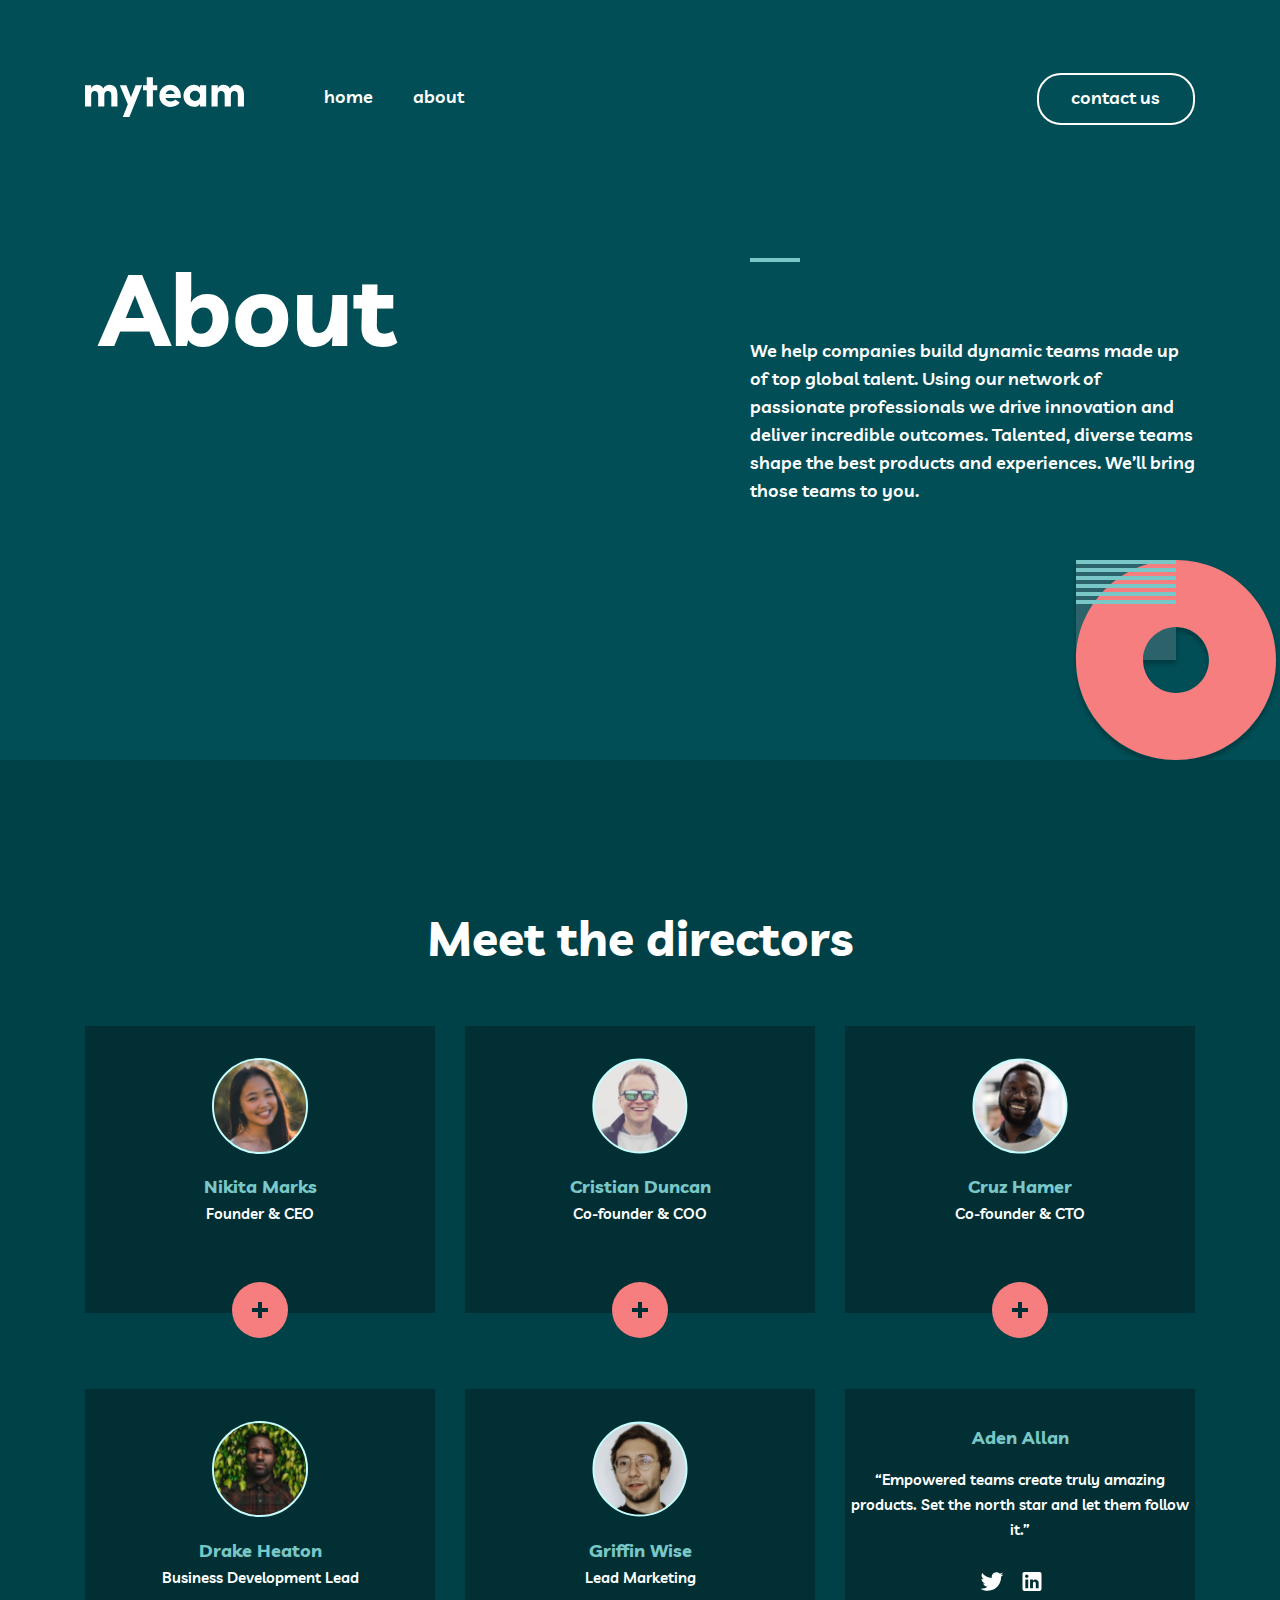
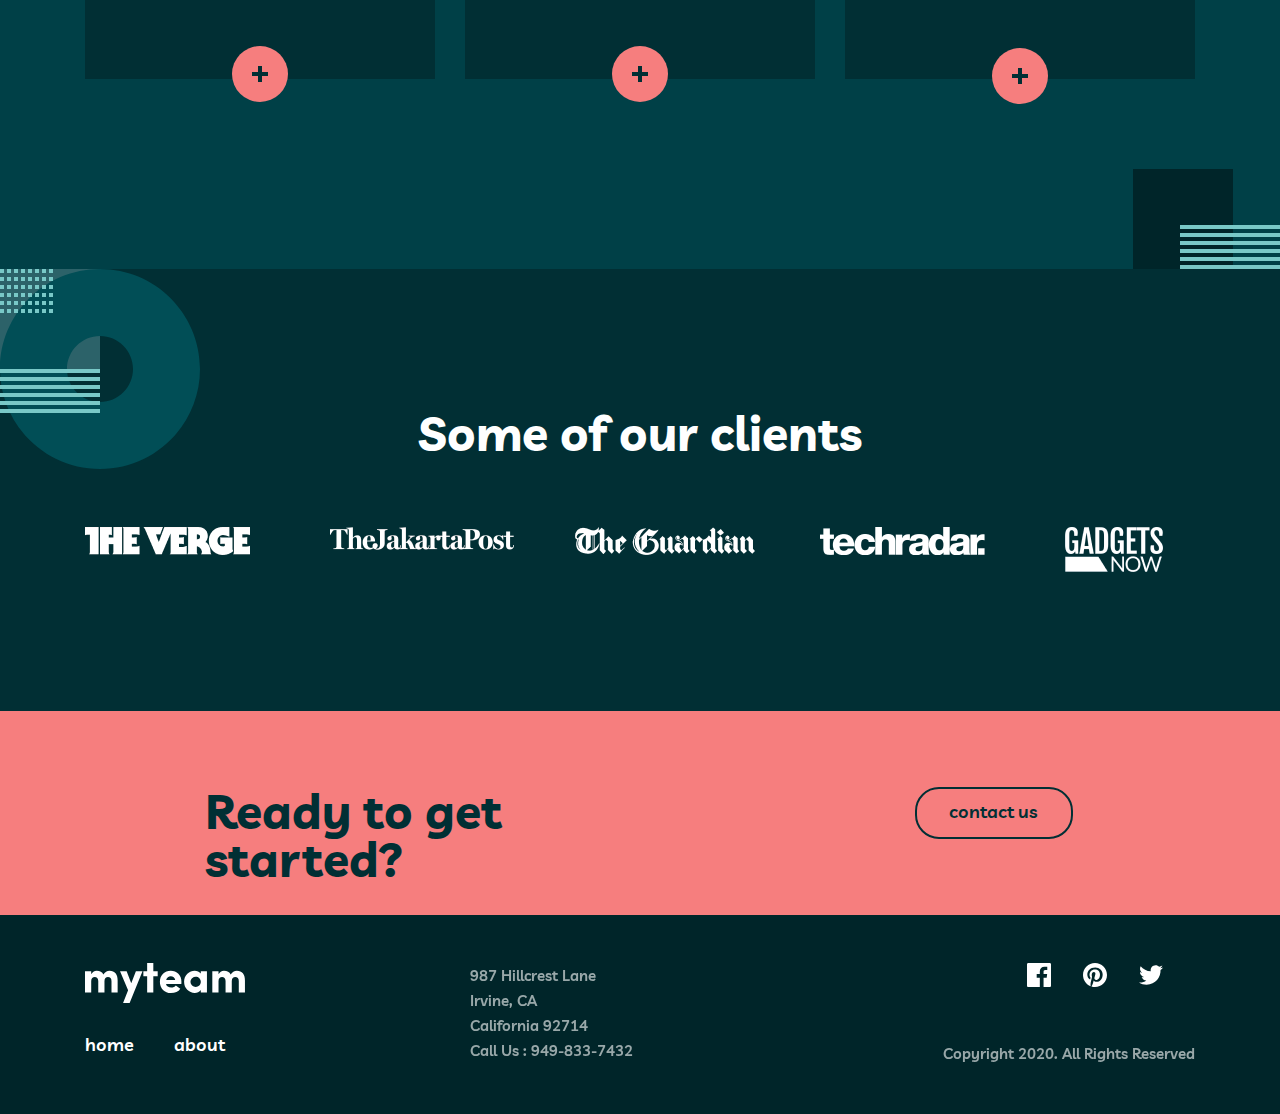
==== about.html @ 5ae59737 "add chanjed" ====
<!DOCTYPE html>
<html lang="en">

<head>
  <meta charset="UTF-8">
  <meta http-equiv="X-UA-Compatible" content="IE=edge">
  <meta name="viewport" content="width=device-width, initial-scale=1.0">
  <title>myteam</title>
  <link rel="stylesheet" href="./css/normalize.css">
  <link rel="stylesheet" href="./css/about.css">
</head>

<body>
  <!-- header  -->
  <header class="header">
    <div class="header__container container">
      <div class="header__inner inner">
        <div class="inner__inner-next inner-next">
          <a class="inner__next-link img-link" href="index.html">
            <img class="img-link-img" src="./img/myteam.svg" alt="myteam" width="159" height="40">
          </a>
          <nav class="inner-next__navbar navbar">
            <ul class="navbar__list list">
              <li class="list__list-item list-item">
                <a href="index.html" class="list-item__link link">
                  <p class="link__text text">
                    home
                  </p>
                </a>
              </li>
              <li class="list__list-item list-item">
                <a href="about.html" class="list-item__link link">
                  <p class="link__text text">
                    about
                  </p>
                </a>
              </li>
            </ul>
          </nav>
        </div>
        <a href="contact.html" class="inner__button-link button-link">
          <p class="button-link__text text">
            contact us
          </p>
        </a>
      </div>
    </div>
  </header>
  <!-- hero  -->
  <main>
    <div class="hero">
      <div class="hero__container container">
        <div class="hero__box box">
          <span class="box__big-shrift big-shrift">
            About
          </span>
          <div class="box__next-hero next-hero">
            <span class="next-hero__span span">

            </span>
            <p class="next-hero__paragraph-hero paragraph-hero">
              We help companies build dynamic teams made up of top global talent. Using our network of passionate
              professionals we drive innovation and deliver incredible outcomes. Talented, diverse teams shape the best
              products and experiences. We’ll bring those teams to you.
            </p>
          </div>
        </div>
      </div>
    </div>
    <!-- section  -->
    <section class="part">
      <div class="part__container container">
        <div class="part__container-inner-next container-inner-next">
          <h2 class="part__big-shrift">
            Meet the directors
          </h2>
          <ul class="container-inner__inner-list inner-list">

            <li class="inner-list__inner-list-item inner-list-item">
              <img class="inner-list-item-img" src="./img/nikita.svg" alt="nikita" width="96" height="96">
              <p class="inner-list-item__inner-list-item-paragraph inner-list-item-paragraph">
                Nikita Marks
              </p>
              <p class="inner-list-item__inner-list-item-text inner-list-item-text">
                Founder & CEO
              </p>
            </li>

            <li class="inner-list__inner-list-item inner-list-item">
              <img class="inner-list-item-img" src="./img/duncun.svg" alt="nikita" width="96" height="96">
              <p class="inner-list-item__inner-list-item-paragraph inner-list-item-paragraph">
                Cristian Duncan
              </p>
              <p class="inner-list-item__inner-list-item-text inner-list-item-text">
                Co-founder & COO
              </p>
            </li>

            <li class="inner-list__inner-list-item inner-list-item">
              <img class="inner-list-item-img" src="./img/cruz.svg" alt="nikita" width="96" height="96">
              <p class="inner-list-item__inner-list-item-paragraph inner-list-item-paragraph">
                Cruz Hamer
              </p>
              <p class="inner-list-item__inner-list-item-text inner-list-item-text">
                Co-founder & CTO
              </p>
            </li>

            <li class="inner-list__inner-list-item inner-list-item">
              <img class="inner-list-item-img" src="./img/drake.svg" alt="nikita" width="96" height="96">
              <p class="inner-list-item__inner-list-item-paragraph inner-list-item-paragraph">
                Drake Heaton
              </p>
              <p class="inner-list-item__inner-list-item-text inner-list-item-text">
                Business Development Lead
              </p>
            </li>

            <li class="inner-list__inner-list-item inner-list-item">
              <img class="inner-list-item-img" src="./img/griffen.svg" alt="nikita" width="96" height="96">
              <p class="inner-list-item__inner-list-item-paragraph inner-list-item-paragraph">
                Griffin Wise
              </p>
              <p class="inner-list-item__inner-list-item-text inner-list-item-text">
                Lead Marketing
              </p>
            </li>

            <li class="inner-list__inner-list-item inner-list-item">
              <p class="inner-list-item__inner-list-item-paragraph-other inner-list-item-paragraph-other">
                Aden Allan
              </p>
              <p class="inner-list-item__inner-list-item-text-other inner-list-item-text-other">
                “Empowered teams create truly amazing products. Set the north star and let them follow it.”
              </p>
              <ul class="inner-list-item__inner-list-item-image inner-list-item-image">
                <li class="inner-list-item__inner-list-item-li inner-list-item-li">
                  <a class="inner-list-item__inner-list-item-a inner-list-item-a" href="https://twitter.com">
                    <img class="inner-list-item-a__inner-list-item-a-img inner-list-item-a-img" src="./img/twitter.svg"
                      alt="twitter" width="24" height="19">
                  </a>
                </li>
                <li class="inner-list-item__inner-list-item-li inner-list-item-li">
                  <a class="inner-list-item__inner-list-item-a inner-list-item-a" href="https://linkedin.com">
                    <img class="inner-list-item-a__inner-list-item-a-img inner-list-item-a-img" src="./img/linkedin.svg"
                      alt="linkedin" width="24" height="19">
                  </a>
                </li>
              </ul>
            </li>

          </ul>
        </div>
      </div>
    </section>
    <!-- part  -->
    <div class="peice">
      <div class="peice__container container">
        <div class="peice__peice-inner peice-inner">
          <h3 class="peice-inner__peice-inner-shrift peice-inner-shrift">
            Some of our clients
          </h3>
          <ul class="peice-inner__peice-list peice-list">
            <li class="peice-list__peice-list-item peice-list-item">
              <img class="peice-list-item__peice-item-img peice-item-img" src="./img/verge.png" alt="verge">
            </li>
            <li class="peice-list__peice-list-item peice-list-item">
              <img class="peice-list-item__peice-item-img peice-item-img" src="./img/jakarta.png" alt="jakrta">
            </li>
            <li class="peice-list__peice-list-item peice-list-item">
              <img class="peice-list-item__peice-item-img peice-item-img" src="./img/guaedian.png" alt="guardian">
            </li>
            <li class="peice-list__peice-list-item peice-list-item">
              <img class="peice-list-item__peice-item-img peice-item-img" src="./img/techradar.png" alt="techradar">
            </li>
            <li class="peice-list__peice-list-item peice-list-item">
              <img class="peice-list-item__peice-item-img peice-item-img" src="./img/gadjets.png" alt="gadjets">
            </li>
          </ul>
        </div>
      </div>
    </div>
    <!-- pack -->
    <section class="pack">
      <div class="pack__container container">
        <div class="pack__inner-box-other inner-box-other ">
          <h2 class="inner-box__inner-box-shrift inner-box-shrift">
            Ready to get started?
          </h2>
          <a href="contact.html" class="inner__button-link-other button-link-other">
            <p class="button-link__end-peice end-peice">
              contact us
            </p>
          </a>
        </div>
      </div>
    </section>
    <!-- footer -->
    <footer class="end">
      <div class="end__container container">
        <div class="end__footer-end footer-end">
          <div class="footer-end__footer-end-inner-div footer-end-inner-div">
            <img class="footer-end-inner-div-img" src="./img/myteam.svg" alt="footer-logo">
            <ul class="footer-end-inner-div__footer-end-inner-list footer-end-inner-list">

              <li class="footer-end-inner-list__footer-end-inner-list-item footer-end-inner-list-item">
                <a href="./index.html"
                  class="footer-end-inner-list-item__footer-end-inner-list-item-link footer-end-inner-list-item-link">
                  <p
                    class="footer-end-inner-list-item-link__footer-end-inner-list-item-link-p footer-end-inner-list-item-link-p">
                    home
                  </p>
                </a>
              </li>

              <li class="footer-end-inner-list__footer-end-inner-list-item footer-end-inner-list-item">
                <a href="./pages/about.html"
                  class="footer-end-inner-list-item__footer-end-inner-list-item-link footer-end-inner-list-item-link">
                  <p
                    class="footer-end-inner-list-item-link__footer-end-inner-list-item-link-p footer-end-inner-list-item-link-p">
                    about
                  </p>
                </a>
              </li>

            </ul>
          </div>


          <div class="other-footer-div">
            <ul class="other-footer-div__other-footer-list other-footer-list">
              <li class="other-footer-list-item other-footer-item">
                <p class="other-footer-item__other-footer-item-p other-footer-p">
                  987 Hillcrest Lane
                </p>
              </li>

              <li class="other-footer-list-item other-footer-item">
                <p class="other-footer-item__other-footer-item-p other-footer-p">
                  Irvine, CA
                </p>
              </li>

              <li class="other-footer-list-item other-footer-item">
                <p class="other-footer-item__other-footer-item-p other-footer-p">
                  California 92714
                </p>
              </li>

              <li class="other-footer-list-item other-footer-item">
                <p class="other-footer-item__other-footer-item-p other-footer-p">
                  Call Us : 949-833-7432
                </p>
              </li>
            </ul>
          </div>


          <div class="finish-div">
            <ul class="finish-div__finish-div-ul finish-div-ul">
              <li class="finish-div-ul-li__finish-div-ul-li-item finish-div-ul-li-item">
                <a target="blank" class="finish-div-ul-li-item-img__finish-div-ul-li-item-img finish-div-ul-li-item-img"
                  href="https:facebook.com">
                  <img class="finish-div-ul-li-item-img__finish-div-ul-li-item-img finish-div-ul-li-item-img"
                    src="./img/facebook.svg" alt="facebook" width="24" height="24">
                </a>
              </li>
              <li class="finish-div-ul-li__finish-div-ul-li-item finish-div-ul-li-item">
                <a class="finish-div-ul-li-item-img__finish-div-ul-li-item-img finish-div-ul-li-item-img" href="/">
                  <img class="finish-div-ul-li-item-img__finish-div-ul-li-item-img finish-div-ul-li-item-img"
                    src="./img/path.svg" alt="path" width="24" height="24">
                </a>
              </li>
              <li class="finish-div-ul-li__finish-div-ul-li-item finish-div-ul-li-item">
                <a class="finish-div-ul-li-item-img__finish-div-ul-li-item-img finish-div-ul-li-item-img"
                  href="https://twitter.com">
                  <img class="finish-div-ul-li-item-img__finish-div-ul-li-item-img finish-div-ul-li-item-img"
                    src="./img/twitter.svg" alt="twitter" width="24" height="24">
                </a>
              </li>
            </ul>
            <p class="finish-div-p">
              Copyright 2020. All Rights Reserved
            </p>
          </div>
        </div>
      </div>
    </footer>
  </main>
</body>

</html>
---- css/about.css ----
@font-face {
  font-family: "Livvic";
  font-style: normal;
  font-weight: 600;
  src:
    url('../fonts/livvic-v11-latin-600.woff2') format('woff2'),
    url('../fonts/livvic-v11-latin-600.woff') format('woff');
}

@font-face {
  font-family: "Livvic";
  font-style: normal;
  font-weight: 700;
  src:
    url('../fonts/livvic-v11-latin-700.woff2') format('woff2'),
    url('../fonts/livvic-v11-latin-700.woff') format('woff');
}


* {
  box-sizing: border-box;
  margin: 0;
  padding: 0;
}

body {
  font-family: "Livvic";

}

.header {
  background-color: #014E56;
}

.container {
  width: 1110px;
  margin-left: auto;
  margin-right: auto;
  align-items: center;
}

.inner {
  display: flex;
  justify-content: space-between;
}

.inner-next {
  display: flex;
  justify-content: space-between;
}

.img-link-img {
  margin-right: 80px;
  margin-top: 77px;
  width: 159px;
  height: 40px;
}

.navbar {
  margin-top: 83px;
}

.list {
  list-style-type: none;
  display: flex;
}

.list-item~.list-item {
  margin-left: 40px;
}

.link {
  text-decoration: none;
  font-family: "Livvic";
  font-style: normal;
  font-weight: 600;
  font-size: 18px;
  line-height: 28px;
  color: #ffffff;
}

.button-link {
  text-decoration: none;
  margin-top: 73px;
  margin-bottom: 133px;
}

.button-link__text {
  padding: 9px 33px 11px 32px;
  font-family: "Livvic";
  font-style: normal;
  font-weight: 600;
  font-size: 18px;
  line-height: 28px;
  color: #ffffff;
  border: 2px solid #FFFFFF;
  box-sizing: border-box;
  border-radius: 24px;
}

/* hero  */
.hero {
  background-image: url(../img/other-page.svg);
  background-repeat: no-repeat;
  background-position: right bottom;
  background-color: #014E56;
}

.hero__container {
  margin-top: 0;
}

.hero__box::before {
  content: "";
  background-image: url(../img/hero-img.svg);
  position: relative;
  background-repeat: no-repeat;
  background-position: center center;
}

.box {

  display: flex;
  justify-content: space-between;

}

.box__big-shrift {
  width: 635px;
  font-family: Livvic;
  font-style: normal;
  font-weight: bold;
  font-size: 100px;
  line-height: 100px;
  color: #FFFFFF;
}

.text-hero {
  color: #F67E7E;
}

.span {
  background: transparent;

  width: 50px;
  height: 4px;
  background-color: #79C8C7;
  position: absolute;


}

.paragraph-hero {
  margin-top: 79px;
  margin-bottom: 255px;
  width: 445px;
  font-family: Livvic;
  font-style: normal;
  font-weight: 600;
  font-size: 18px;
  line-height: 28px;
  color: #FFFFFF;
}

/* section  */
.part {
  background-color: #004047;
  background-image: url(../img/about-page-img.svg), url(../img/about-page-img-next.svg);
  background-repeat: no-repeat;
  background-position: left top, right bottom;
}

.container-inner-next {
  padding-top: 154px;
  padding-bottom: 114px;
}

.part__big-shrift {
  margin-bottom: 64px;

  font-family: "Livvic";
  font-style: normal;
  font-weight: bold;
  font-size: 48px;
  line-height: 48px;
  text-align: center;
  color: #FFFFFF;
}

.inner-list {
  list-style-type: none;
  display: flex;
  flex-wrap: wrap;
}

.inner-list-item {
  background-color: #012F34;
  width: 350px;
  margin-right: 30px;
  margin-bottom: 76px;
}

.inner-list-item::after {
  background-image: url(../img/plus.svg);
  background-repeat: no-repeat;
  background-position: center center;
  width: 56px;
  height: 56px;
  border-radius: 50%;
  margin-left: 147px;
  margin-bottom: -25px;
  background-color: #F67E7E;
  content: "";
  display: block;
}

.inner-list-item:nth-child(3) {
  margin-right: 0;
}

.inner-list-item:last-child {
  margin-right: 0;
}

.inner-list-item-img {
  margin-left: 127px;
  margin-top: 32px;
  margin-bottom: 16px;
  width: 96px;
  height: 96px;
}

.inner-list-item-image {
  list-style-type: none;
  display: flex;
  justify-content: center;

}

.inner-list-item-paragraph {
  text-align: center;
  align-items: center;
  font-family: "Livvic";
  font-style: normal;
  font-weight: bold;
  font-size: 18px;
  line-height: 28px;
  color: #79C8C7;
}

.inner-list-item-paragraph-other {
  text-align: center;
  margin-top: 35px;
  margin-bottom: 15px;
  align-items: center;
  font-family: "Livvic";
  font-style: normal;
  font-weight: bold;
  font-size: 18px;
  line-height: 28px;
  color: #79C8C7;
}

.inner-list-item-text {
  font-family: "Livvic";
  font-style: normal;
  font-weight: 600;
  font-size: 15px;
  line-height: 25px;
  text-align: center;
  color: #FFFFFF;
  margin-bottom: 56px;
}

.inner-list-item-text-other {
  font-family: "Livvic";
  font-style: normal;
  font-weight: 600;
  font-size: 15px;
  line-height: 25px;
  text-align: center;
  color: #FFFFFF;
  margin-bottom: 30px;
}

.inner-list-item-li {
  margin-right: 16px;
}

.inner-list-item-a-img {
  margin-bottom: 53px;
  width: 24px;
  height: 19px;
}

/* part  */
.peice {
  background-color: #012F34;
  background-image: url(../img/clients-bg.svg);
  background-repeat: no-repeat;
  background-position: left top;
}

.peice-inner {
  padding-top: 140px;
}

.peice-inner-shrift {
  font-family: Livvic;
  font-style: normal;
  font-weight: bold;
  font-size: 48px;
  line-height: 48px;
  text-align: center;
  color: #FFFFFF;
  margin-bottom: 70px;
}

.peice-list {
  list-style-type: none;
  display: flex;
}

.peice-list-item {
  width: 165px;
  height: 28px;
  left: 165px;
  top: 1777px;
  margin-right: 80px;
  margin-bottom: 156px;
}
/* pack  */

.pack {
  margin-top: 0;
  background-color: #F67E7E;
}

.inner-box-other {
  display: flex;

}

.inner-box-shrift {
  font-family: "Livvic";
  font-style: normal;
  font-weight: bold;
  font-size: 48px;
  line-height: 48px;
  color: #012F34;
  width: 504px;
  margin-top: 76px;
  margin-right: 206px;
  margin-left: 120px;
}

.button-link-other {
  text-decoration: none;
  margin-top: 76px;
  margin-bottom: 76px;
}

.button-link__end-peice {
  padding: 9px 33px 11px 32px;
  font-family: "Livvic";
  font-style: normal;
  font-weight: 600;
  font-size: 18px;
  line-height: 28px;
  color: #012F34;
  border: 2px solid #012F34;
  box-sizing: border-box;
  border-radius: 24px;
}

/* footer  */
.end {
  background-color: #002529;
}

.footer-end {
  display: flex;
  justify-content: space-between;
}

.footer-end-inner-div-img {
  margin-top: 48px;
}

.footer-end-inner-list {
  margin-right: 0;
  margin-top: 25px;
  margin-bottom: 55px;
  display: flex;
  list-style-type: none;
}

.footer-end-inner-list-item~.footer-end-inner-list-item {
  margin-left: 40px;
}

.footer-end-inner-list-item-link {
  text-decoration: none;
}

.footer-end-inner-list-item-link-p {
  font-family: "Livvic";
  font-style: normal;
  font-weight: 600;
  font-size: 18px;
  line-height: 28px;
  color: #ffffff;
}

.other-footer-div {
  margin-top: 48px;
}

.other-footer-list {
  list-style-type: none;
}

.other-footer-p {
  font-family: "Livvic";
  font-style: normal;
  font-weight: 600;
  font-size: 15px;
  line-height: 25px;
  color: #FFFFFF;
  mix-blend-mode: normal;
  opacity: 0.6;
}

.finish-div {
  margin-top: 48px;
}

.finish-div-ul {
  margin-left: 170px;
  list-style-type: none;
  display: flex;
}

.finish-div-ul-li-item-img {
  margin-bottom: 51px;
  margin-right: 16px;
  width: 24px;
  height: 24px;
}

.finish-div-p {
  font-family: Livvic;
  font-style: normal;
  font-weight: 600;
  font-size: 15px;
  line-height: 25px;
  text-align: right;
  color: #FFFFFF;
  mix-blend-mode: normal;
  opacity: 0.6;
}
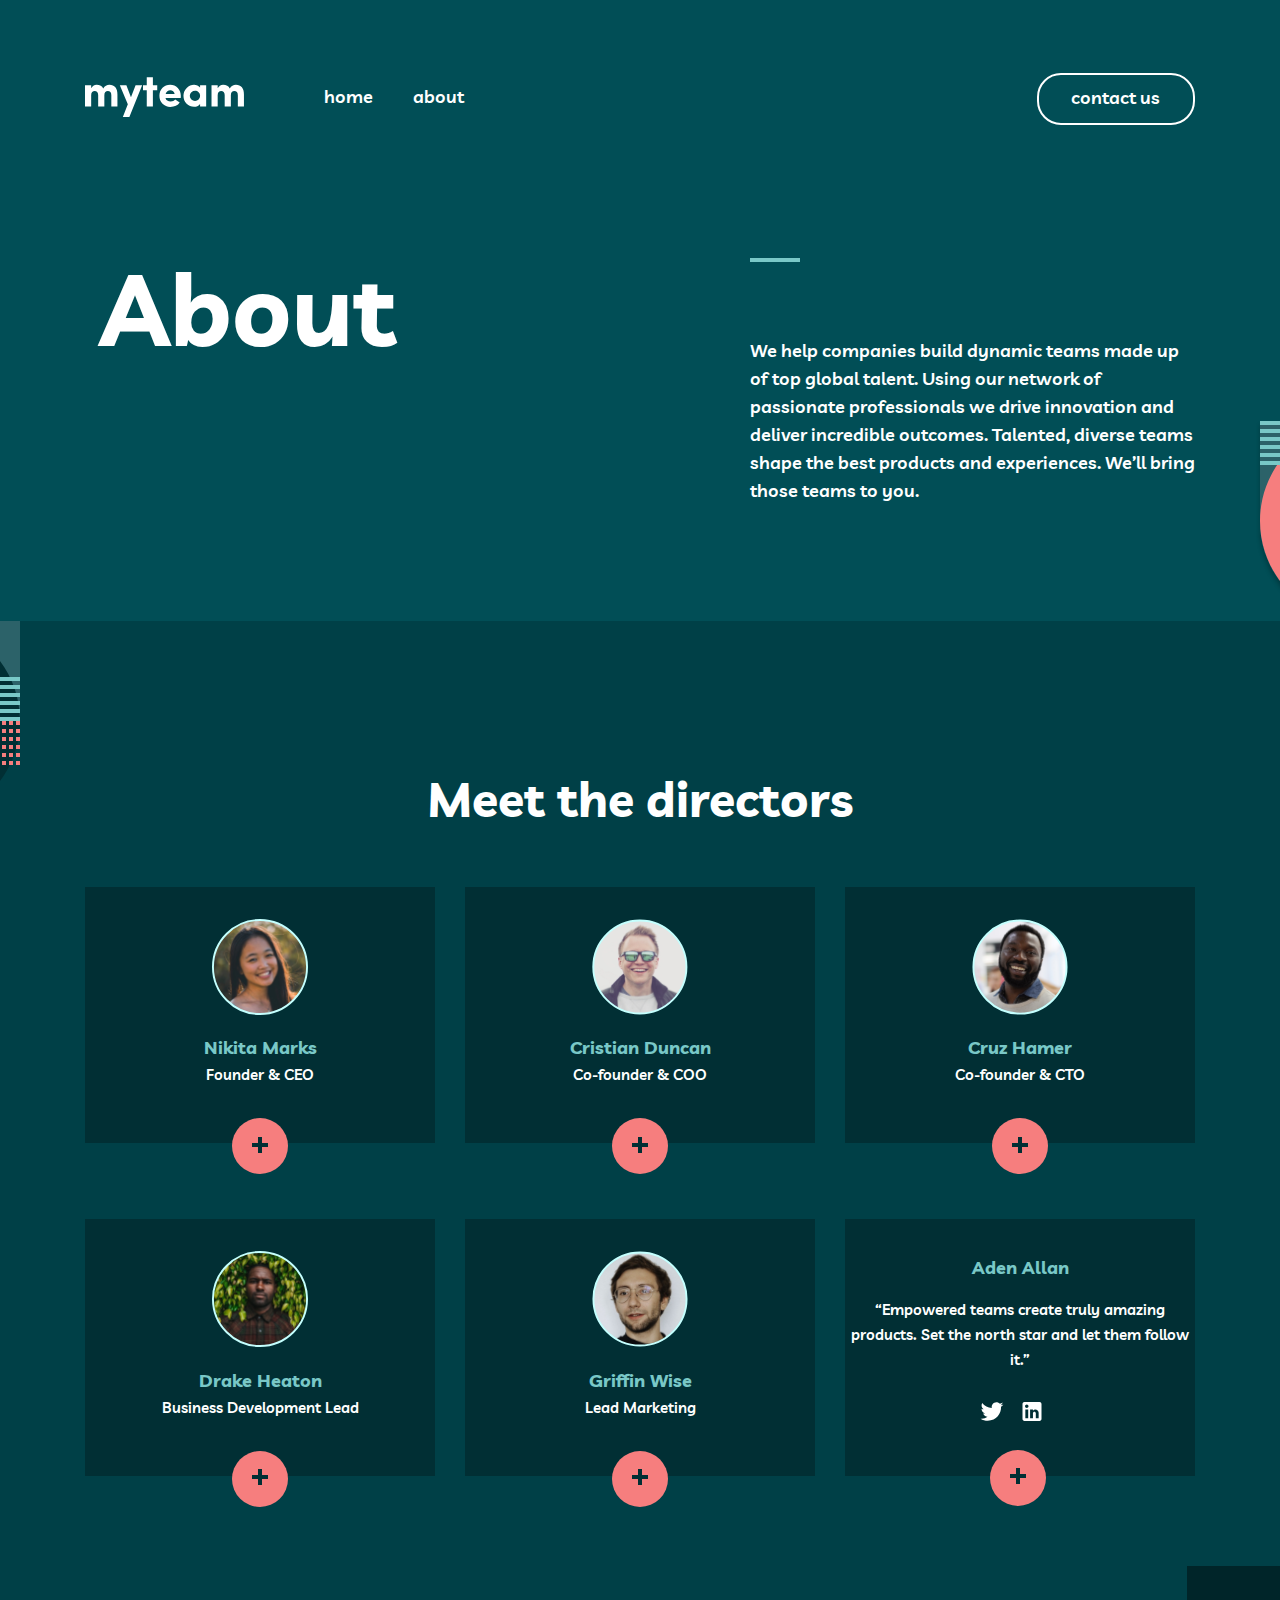
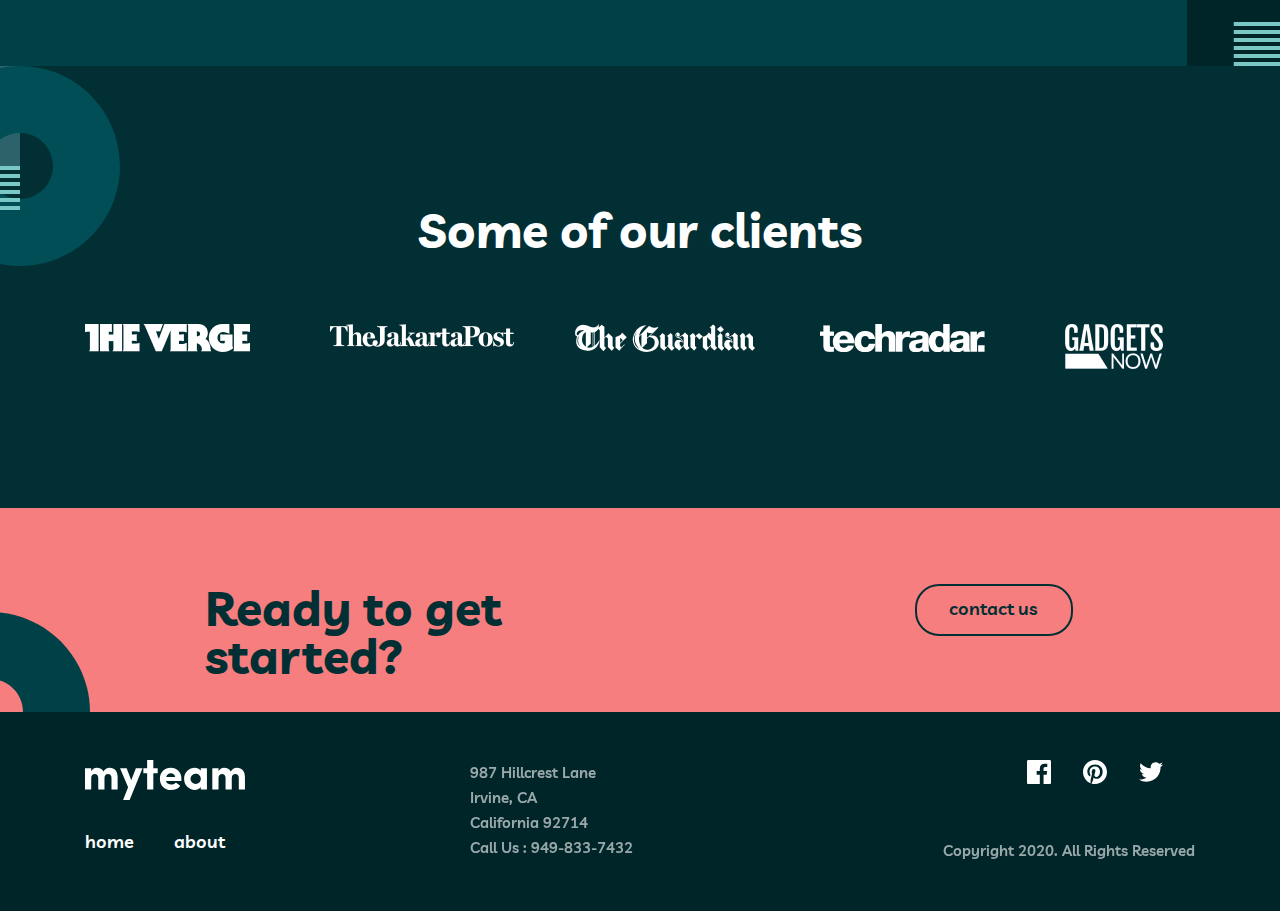
==== commit 09e3184d: "add changed" ====
--- a/about.html
+++ b/about.html
@@ -58,7 +58,7 @@
             <span class="next-hero__span span">
 
             </span>
-            <p class="next-hero__paragraph-hero paragraph-hero">
+            <p class="next-hero__paragraph-hero paragraph-hero-mix">
               We help companies build dynamic teams made up of top global talent. Using our network of passionate
               professionals we drive innovation and deliver incredible outcomes. Talented, diverse teams shape the best
               products and experiences. We’ll bring those teams to you.
@@ -84,6 +84,10 @@
               <p class="inner-list-item__inner-list-item-text inner-list-item-text">
                 Founder & CEO
               </p>
+              <button type="button" class="inner-list-item__inner-button inner-button">
+                <img class="inner-button__inner-button-img inner-button-img" src="./img/plus.svg" alt="plus" width="16"
+                  height="16">
+              </button>
             </li>
 
             <li class="inner-list__inner-list-item inner-list-item">
@@ -94,6 +98,10 @@
               <p class="inner-list-item__inner-list-item-text inner-list-item-text">
                 Co-founder & COO
               </p>
+              <button type="button" class="inner-list-item__inner-button inner-button">
+                <img class="inner-button__inner-button-img inner-button-img" src="./img/plus.svg" alt="plus" width="16"
+                  height="16">
+              </button>
             </li>
 
             <li class="inner-list__inner-list-item inner-list-item">
@@ -104,6 +112,10 @@
               <p class="inner-list-item__inner-list-item-text inner-list-item-text">
                 Co-founder & CTO
               </p>
+              <button type="button" class="inner-list-item__inner-button inner-button">
+                <img class="inner-button__inner-button-img inner-button-img" src="./img/plus.svg" alt="plus" width="16"
+                  height="16">
+              </button>
             </li>
 
             <li class="inner-list__inner-list-item inner-list-item">
@@ -114,6 +126,10 @@
               <p class="inner-list-item__inner-list-item-text inner-list-item-text">
                 Business Development Lead
               </p>
+              <button type="button" class="inner-list-item__inner-button inner-button">
+                <img class="inner-button__inner-button-img inner-button-img" src="./img/plus.svg" alt="plus" width="16"
+                  height="16">
+              </button>
             </li>
 
             <li class="inner-list__inner-list-item inner-list-item">
@@ -124,15 +140,19 @@
               <p class="inner-list-item__inner-list-item-text inner-list-item-text">
                 Lead Marketing
               </p>
-            </li>
-
-            <li class="inner-list__inner-list-item inner-list-item">
-              <p class="inner-list-item__inner-list-item-paragraph-other inner-list-item-paragraph-other">
-                Aden Allan
-              </p>
-              <p class="inner-list-item__inner-list-item-text-other inner-list-item-text-other">
-                “Empowered teams create truly amazing products. Set the north star and let them follow it.”
-              </p>
+              <button type="button" class="inner-list-item__inner-button inner-button">
+                <img class="inner-button__inner-button-img inner-button-img" src="./img/plus.svg" alt="plus" width="16"
+                  height="16">
+              </button>
+            </li>
+
+            <li class="inner-list__inner-list-item inner-list-item">
+                <p class="inner-list-item__inner-list-item-paragraph-other inner-list-item-paragraph-other">
+                  Aden Allan
+                </p>
+                <p class="inner-list-item__inner-list-item-text-other inner-list-item-text-other">
+                  “Empowered teams create truly amazing products. Set the north star and let them follow it.”
+                </p>
               <ul class="inner-list-item__inner-list-item-image inner-list-item-image">
                 <li class="inner-list-item__inner-list-item-li inner-list-item-li">
                   <a class="inner-list-item__inner-list-item-a inner-list-item-a" href="https://twitter.com">
@@ -147,6 +167,10 @@
                   </a>
                 </li>
               </ul>
+                <button type="button" class="inner-list-item__inner-button-other inner-button-other">
+                  <img class="inner-button__inner-button-img inner-button-img" src="./img/plus.svg" alt="plus"
+                    width="16" height="16">
+                </button>
             </li>
 
           </ul>
--- a/css/about.css
+++ b/css/about.css
@@ -102,7 +102,7 @@
 .hero {
   background-image: url(../img/other-page.svg);
   background-repeat: no-repeat;
-  background-position: right bottom;
+  background-position: calc(50% + 720px) bottom;
   background-color: #014E56;
 }
 
@@ -141,7 +141,6 @@
 
 .span {
   background: transparent;
-
   width: 50px;
   height: 4px;
   background-color: #79C8C7;
@@ -150,11 +149,11 @@
 
 }
 
-.paragraph-hero {
+.paragraph-hero-mix {
   margin-top: 79px;
-  margin-bottom: 255px;
+  margin-bottom: 116px;
   width: 445px;
-  font-family: Livvic;
+  font-family: "Livvic";
   font-style: normal;
   font-weight: 600;
   font-size: 18px;
@@ -167,7 +166,7 @@
   background-color: #004047;
   background-image: url(../img/about-page-img.svg), url(../img/about-page-img-next.svg);
   background-repeat: no-repeat;
-  background-position: left top, right bottom;
+  background-position: calc(50% - 720px) top, calc(50% + 620px) bottom;
 }
 
 .container-inner-next {
@@ -200,18 +199,61 @@
   margin-bottom: 76px;
 }
 
-.inner-list-item::after {
-  background-image: url(../img/plus.svg);
-  background-repeat: no-repeat;
-  background-position: center center;
+.inner-list-item-inner {
+
+}
+
+.inner-list-item-inner:hover {
+  z-index: -1;
+  
+}
+
+.inneer-blokquote {
+  font-family: "Livvic";
+  font-style: normal;
+  font-weight: 600;
+  font-size: 15px;
+  line-height: 25px;
+  text-align: center;
+  color: #FFFFFF;
+}
+.inner-button {
+  position: absolute;
+  margin-left: 147px;
+  margin-top: -25px;
+  border: none;
+  background: #F67E7E;
   width: 56px;
   height: 56px;
   border-radius: 50%;
-  margin-left: 147px;
-  margin-bottom: -25px;
-  background-color: #F67E7E;
-  content: "";
-  display: block;
+}
+
+.inner-button-other {
+  position: absolute;
+  margin-top: +25px;
+  margin-left: 145px;
+  border: none;
+  background: #F67E7E;
+  width: 56px;
+  height: 56px;
+  border-radius: 50%;
+}
+
+.inner-button-other:hover {
+  background-color: #79C8C7;
+  transform: rotate(45deg);
+  cursor: pointer;
+}
+
+.inner-button:hover {
+  background-color: #79C8C7;
+  transform: rotate(45deg);
+}
+
+.inner-button-img {
+  position: center center;
+  width: 16px;
+  height: 16px;
 }
 
 .inner-list-item:nth-child(3) {
@@ -288,7 +330,6 @@
 }
 
 .inner-list-item-a-img {
-  margin-bottom: 53px;
   width: 24px;
   height: 19px;
 }
@@ -298,7 +339,7 @@
   background-color: #012F34;
   background-image: url(../img/clients-bg.svg);
   background-repeat: no-repeat;
-  background-position: left top;
+  background-position: calc(50% - 620px) top;
 }
 
 .peice-inner {
@@ -329,9 +370,13 @@
   margin-right: 80px;
   margin-bottom: 156px;
 }
+
 /* pack  */
 
 .pack {
+  background-image: url(../img/cta-img.svg);
+  background-position: calc(50% - 650px) calc(50% + 80px);
+  background-repeat: no-repeat;
   margin-top: 0;
   background-color: #F67E7E;
 }
@@ -458,4 +503,64 @@
   color: #FFFFFF;
   mix-blend-mode: normal;
   opacity: 0.6;
+}
+@media only screen and (max-width: 683px) {
+  .box {
+    flex-direction: column;
+  }
+  .container-inner-next {
+    flex-direction: column;
+  }
+  .inner-list {
+    flex-direction: column;
+  }
+  .peice-list {
+    flex-direction: column;
+    
+  }
+  .end-peice {
+    margin-left: 200px;
+    width: 153px;
+    align-items: center;
+  }
+  .peice-list-item {
+    margin-bottom: 40px;
+  }
+  .peice-inner-shrift {
+    text-align: center;
+    margin-top: 0px;
+    width: 457px;
+    margin-left: 0;
+  }
+  .inner-list-item {
+    
+    width: 281px;
+    margin-right: 1px;
+  }
+  .peice-inner {
+    flex-direction: column;
+    padding-bottom: 100px;
+  }
+  .inner-box-other {
+    flex-direction: column;
+  }
+  .inner-box-shrift {
+    margin-left: 0;
+  }
+  .footer-end {
+    flex-direction: column;
+    margin-bottom: 58px;
+  }
+  .finish-div-ul {
+    margin-left: 0;
+  }
+  .footer-end-inner-list {
+    font-size: 32px;
+    margin-left: 0;
+    margin-bottom: 33px;
+    width: 445px;
+  }
+  .big-shrift {
+    margin-left: 0;
+  }
 }